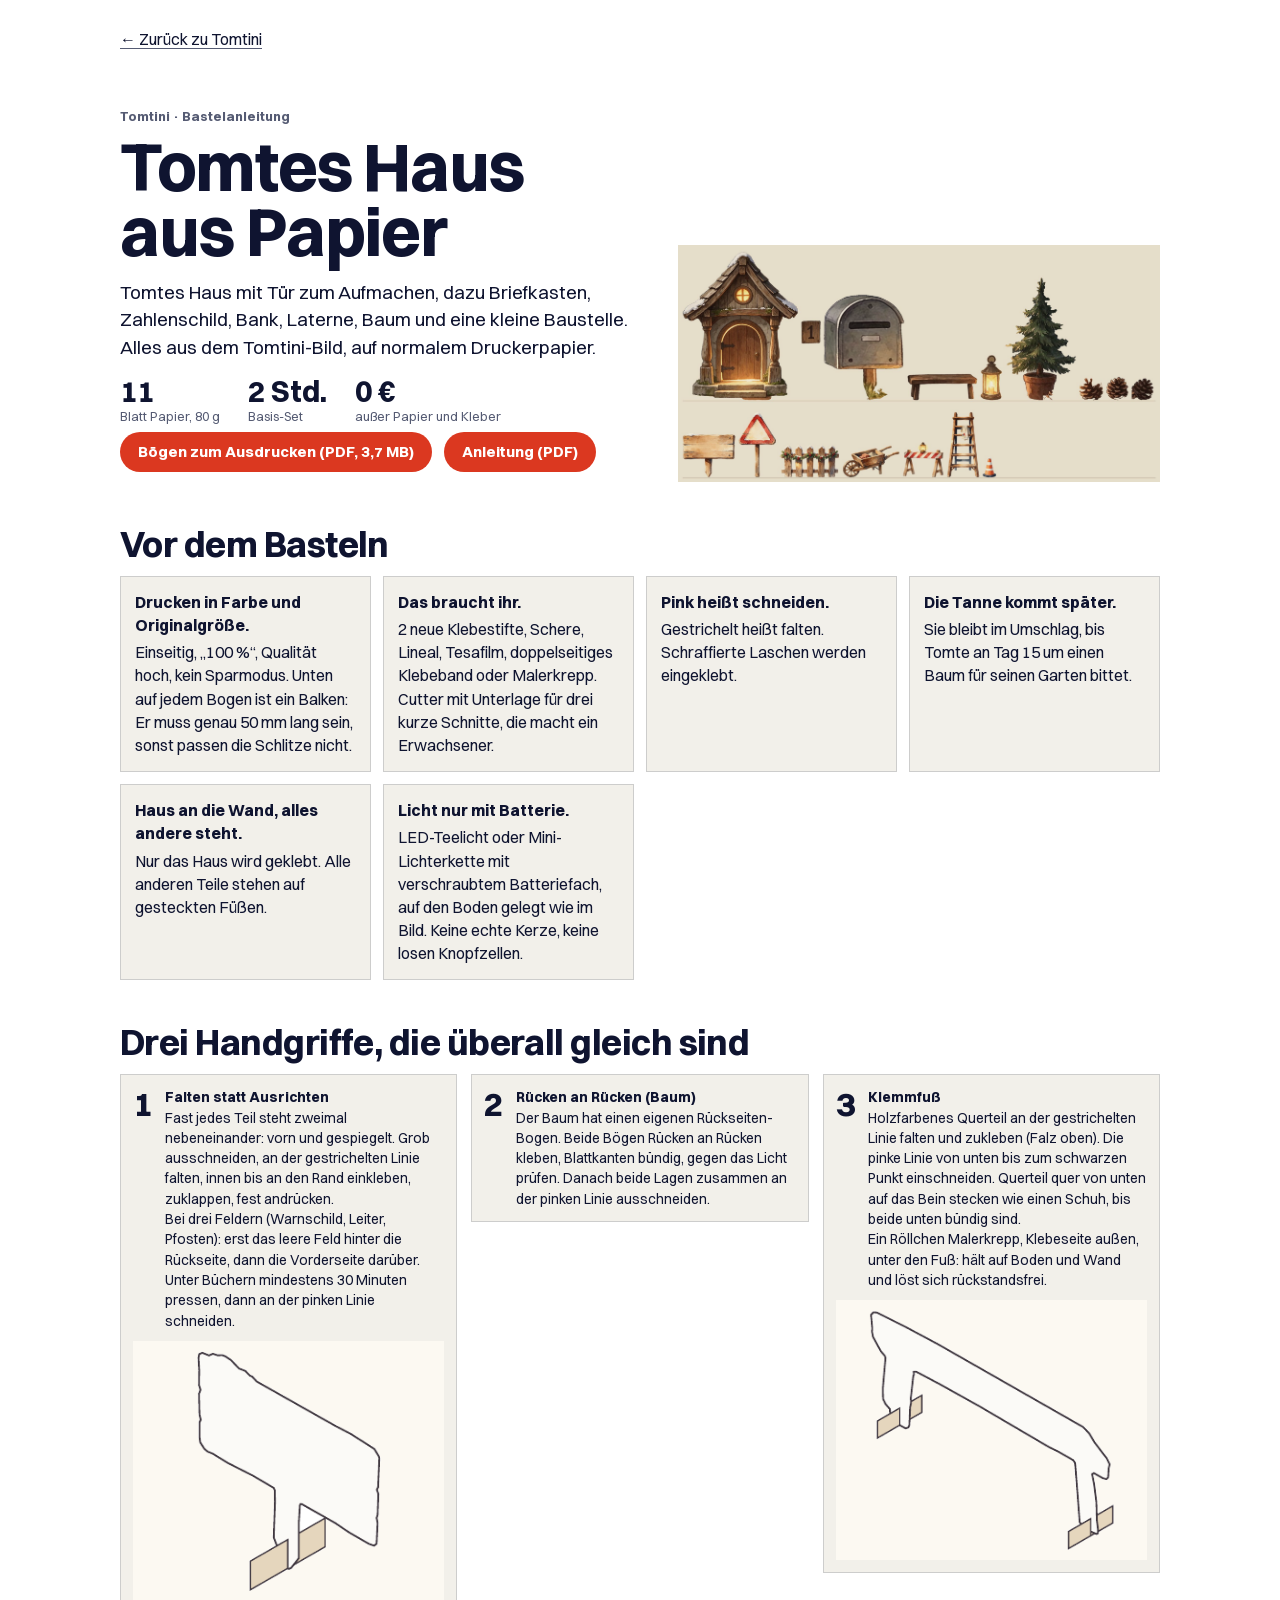
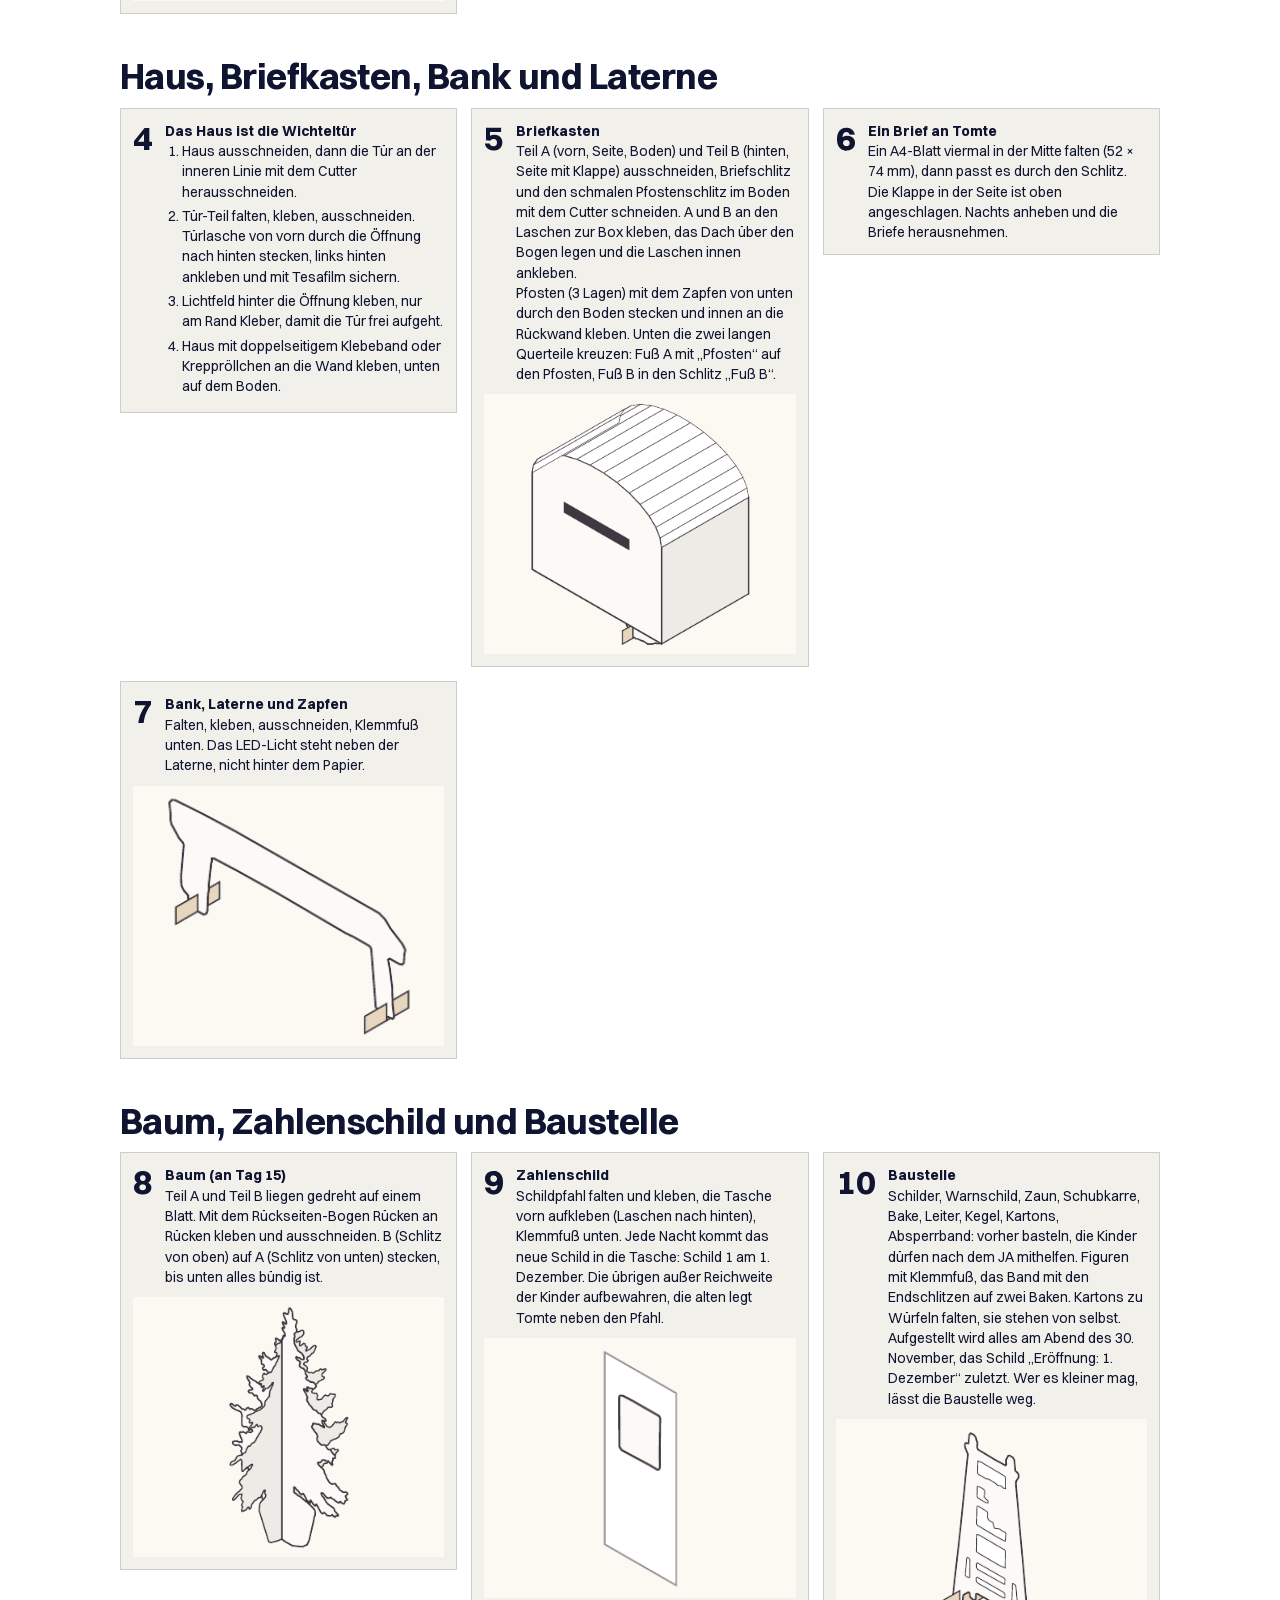
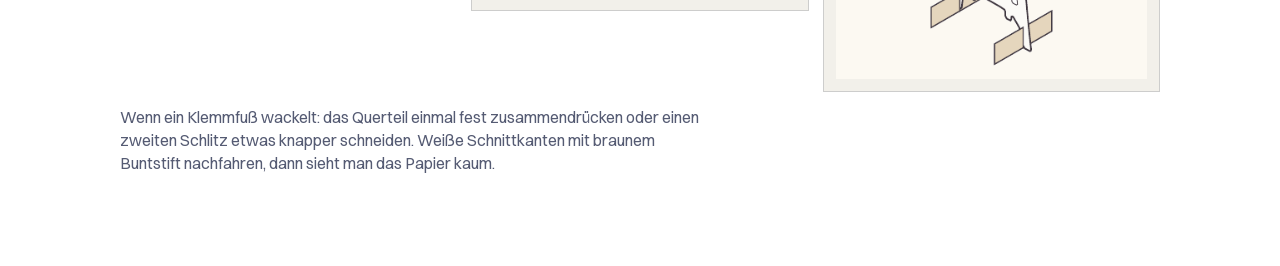
==== papierhaus/index.html @ f8b4e93a "Tomtes Haus: Papier-Anleitung und Lego-Anleitung als eigene Seiten, Startseite und Generator angepas" ====
<!DOCTYPE html><html lang="de"><head><meta charset="utf-8"><meta name="viewport" content="width=device-width, initial-scale=1">
<title>Tomtes Haus aus Papier · Tomtini</title>
<link rel="icon" href="../favicon.svg" type="image/svg+xml">
<link rel="stylesheet" href="../anleitung.css">
<script>(function(){try{var g=localStorage.getItem('tomtiniModus');var d=g?g==='dunkel':(window.matchMedia&&window.matchMedia('(prefers-color-scheme: dark)').matches);if(d)document.documentElement.classList.add('dunkel')}catch(e){}})();</script>
<style>
*{box-sizing:border-box}html{background:var(--paper)}body{margin:0;background:var(--paper);color:var(--ink);font:16px/1.45 var(--font)}
main{max-width:1080px;margin:0 auto;padding:28px 20px 80px;display:flex;flex-direction:column;gap:44px}
h1{font-size:clamp(36px,6.5vw,68px);line-height:.96;letter-spacing:-.02em;margin:0 0 14px;font-weight:700;text-wrap:balance}
h2{font-size:clamp(24px,3.6vw,36px);line-height:1.05;letter-spacing:-.015em;margin:0 0 12px;font-weight:700;text-wrap:balance}
p{margin:0 0 10px;max-width:65ch}a{color:var(--ink);text-decoration-color:var(--olive);text-underline-offset:3px}
button:focus-visible,a:focus-visible,summary:focus-visible{outline:3px solid var(--gold);outline-offset:2px}
.eyebrow{font-size:13px;font-weight:700;color:var(--olive);margin:0 0 8px}.lead{font-size:19px}.mu{color:var(--olive)}
.top{display:grid;grid-template-columns:1.1fr 1fr;gap:28px;align-items:end}.top img{width:100%;height:auto;display:block}
.facts{display:flex;gap:28px;flex-wrap:wrap;margin-top:16px}.facts div{display:flex;flex-direction:column}.facts b{font-size:30px;line-height:1;font-variant-numeric:tabular-nums}.facts span{font-size:13px;color:var(--olive)}
.wrap{overflow-x:auto}table{border-collapse:collapse;width:100%;font-size:15px}
td,th{text-align:left;padding:6px 12px 6px 0;border-bottom:1px solid var(--line);vertical-align:middle}th{font-size:13px;color:var(--olive)}
td.th{width:64px}td.th img{width:52px;height:52px;object-fit:contain;display:block}.n{font-variant-numeric:tabular-nums;white-space:nowrap}
.sw{display:inline-block;width:11px;height:11px;border-radius:0;border:1px solid rgba(0,0,0,.35);margin-right:6px;vertical-align:-1px}
.rules{display:grid;grid-template-columns:repeat(auto-fit,minmax(220px,1fr));gap:12px;padding:0;margin:0;list-style:none}
.rules li{background:var(--card);border:1px solid var(--line);border-radius:0;padding:14px}.rules b{display:block;margin-bottom:4px}
.steps{list-style:none;padding:0;margin:0;display:grid;grid-template-columns:repeat(auto-fill,minmax(300px,1fr));gap:14px}
.step.wide{grid-column:1/-1;display:grid;grid-template-columns:1.1fr 1fr;grid-template-rows:auto auto 1fr;column-gap:16px;align-items:start}.step.wide .pic{grid-row:1/4}
@media(max-width:700px){.step.wide{grid-template-columns:1fr}.step.wide .pic{grid-row:auto}}
.step{background:var(--card);border:1px solid var(--line);border-radius:0;padding:12px;display:flex;flex-direction:column;gap:10px;break-inside:avoid}
.pic{display:flex;align-items:center;justify-content:center;min-height:200px}.pic img{width:100%;height:auto;max-height:340px;object-fit:contain}
.cap{display:grid;grid-template-columns:auto 1fr;column-gap:12px}.cap>b{font-size:34px;line-height:1;font-weight:700;font-variant-numeric:tabular-nums}.cap p{font-size:14px;margin:0}
.call{list-style:none;margin:0;padding:8px;display:flex;flex-wrap:wrap;gap:6px;border:1px solid var(--line);border-radius:0;background:var(--box)}
.plan svg{width:100%;height:auto;display:block;background:var(--box);border:1px solid var(--line);border-radius:0}.plan p{font-size:12px;margin:6px 0 0}
.call li{display:flex;align-items:center;gap:4px;font-size:14px;font-weight:700;font-variant-numeric:tabular-nums}.call img{width:44px;height:44px;object-fit:contain}
.buy{display:grid;grid-template-columns:1fr 1fr;gap:20px}.box{background:var(--card);border:1px solid var(--line);border-radius:0;padding:16px}
.btn{font:700 15px var(--font);background:var(--ink);color:var(--paper);border:0;border-radius:99px;padding:10px 18px;cursor:pointer}
pre{max-height:140px;overflow:auto;font-size:11px;background:var(--box);border:1px solid var(--line);border-radius:0;padding:8px;white-space:pre-wrap}
.ein{display:grid;grid-template-columns:160px 1fr;gap:18px;align-items:start}.ein img{width:100%;border-radius:0;box-shadow:0 1px 3px rgba(0,0,0,.25)}
.hl{color:var(--hl);font-weight:700}
@media(max-width:700px){.top,.buy,.ein{grid-template-columns:1fr}}
@media(prefers-reduced-motion:reduce){*{transition:none!important}}
</style><style>
.steps{align-items:start}.steps .pic img{max-height:260px}
.dl{display:flex;flex-wrap:wrap;gap:12px;margin:6px 0 10px}
.top .bildrand{background:#f2eee1}
.top .bildrand img{mix-blend-mode:multiply}
ul.liste{margin:0 0 10px;padding-left:1.1em;max-width:65ch}ul.liste li{margin:0 0 4px}
.step ol{margin:0;padding-left:1.2em;font-size:14px}.step ol li{margin:0 0 4px}
</style></head><body><main><p style="margin:0 0 12px"><a href="../">← Zurück zu Tomtini</a></p>
<header class="top"><div><p class="eyebrow">Tomtini · Bastelanleitung</p><h1>Tomtes Haus aus Papier</h1>
<p class="lead">Tomtes Haus mit Tür zum Aufmachen, dazu Briefkasten, Zahlenschild, Bank, Laterne, Baum und eine kleine Baustelle. Alles aus dem Tomtini-Bild, auf normalem Druckerpapier.</p>
<div class="facts"><div><b>11</b><span>Blatt Papier, 80 g</span></div><div><b>2 Std.</b><span>Basis-Set</span></div><div><b>0 €</b><span>außer Papier und Kleber</span></div></div>
<div class="dl"><a class="btn" style="text-decoration:none" href="tomtes-haus-papier-boegen.pdf" download>Bögen zum Ausdrucken (PDF, 3,7 MB)</a>
<a class="btn" style="text-decoration:none" href="tomtes-haus-papier-anleitung.pdf" download>Anleitung (PDF)</a></div></div>
<div class="bildrand"><img alt="Alle Teile von Tomtes Haus aus Papier nebeneinander" src="bild/teile.jpg"></div></header>
<section><h2>Vor dem Basteln</h2><ul class="rules">
<li><b>Drucken in Farbe und Originalgröße.</b>Einseitig, „100 %“, Qualität hoch, kein Sparmodus. Unten auf jedem Bogen ist ein Balken: Er muss genau 50 mm lang sein, sonst passen die Schlitze nicht.</li>
<li><b>Das braucht ihr.</b>2 neue Klebestifte, Schere, Lineal, Tesafilm, doppelseitiges Klebeband oder Malerkrepp. Cutter mit Unterlage für drei kurze Schnitte, die macht ein Erwachsener.</li>
<li><b>Pink heißt schneiden.</b>Gestrichelt heißt falten. Schraffierte Laschen werden eingeklebt.</li>
<li><b>Die Tanne kommt später.</b>Sie bleibt im Umschlag, bis Tomte an Tag 15 um einen Baum für seinen Garten bittet.</li>
<li><b>Haus an die Wand, alles andere steht.</b>Nur das Haus wird geklebt. Alle anderen Teile stehen auf gesteckten Füßen.</li>
<li><b>Licht nur mit Batterie.</b>LED-Teelicht oder Mini-Lichterkette mit verschraubtem Batteriefach, auf den Boden gelegt wie im Bild. Keine echte Kerze, keine losen Knopfzellen.</li></ul></section>
<section><h2>Drei Handgriffe, die überall gleich sind</h2><ol class="steps"><li class="step"><div class="cap"><b>1</b><div><p><strong>Falten statt Ausrichten</strong></p><p>Fast jedes Teil steht zweimal nebeneinander: vorn und gespiegelt. Grob ausschneiden, an der gestrichelten Linie falten, innen bis an den Rand einkleben, zuklappen, fest andrücken.</p><p>Bei drei Feldern (Warnschild, Leiter, Pfosten): erst das leere Feld hinter die Rückseite, dann die Vorderseite darüber. Unter Büchern mindestens 30 Minuten pressen, dann an der pinken Linie schneiden.</p></div></div><div class="pic"><img alt="Skizze zu Schritt 1" src="bild/schritt-1.png"></div></li><li class="step"><div class="cap"><b>2</b><div><p><strong>Rücken an Rücken (Baum)</strong></p><p>Der Baum hat einen eigenen Rückseiten-Bogen. Beide Bögen Rücken an Rücken kleben, Blattkanten bündig, gegen das Licht prüfen. Danach beide Lagen zusammen an der pinken Linie ausschneiden.</p></div></div></li><li class="step"><div class="cap"><b>3</b><div><p><strong>Klemmfuß</strong></p><p>Holzfarbenes Querteil an der gestrichelten Linie falten und zukleben (Falz oben). Die pinke Linie von unten bis zum schwarzen Punkt einschneiden. Querteil quer von unten auf das Bein stecken wie einen Schuh, bis beide unten bündig sind.</p><p>Ein Röllchen Malerkrepp, Klebeseite außen, unter den Fuß: hält auf Boden und Wand und löst sich rückstandsfrei.</p></div></div><div class="pic"><img alt="Skizze zu Schritt 3" src="bild/schritt-3.png"></div></li></ol></section>
<section><h2>Haus, Briefkasten, Bank und Laterne</h2><ol class="steps"><li class="step"><div class="cap"><b>4</b><div><p><strong>Das Haus ist die Wichteltür</strong></p><ol><li>Haus ausschneiden, dann die Tür an der inneren Linie mit dem Cutter herausschneiden.</li><li>Tür-Teil falten, kleben, ausschneiden. Türlasche von vorn durch die Öffnung nach hinten stecken, links hinten ankleben und mit Tesafilm sichern.</li><li>Lichtfeld hinter die Öffnung kleben, nur am Rand Kleber, damit die Tür frei aufgeht.</li><li>Haus mit doppelseitigem Klebeband oder Kreppröllchen an die Wand kleben, unten auf dem Boden.</li></ol></div></div></li><li class="step"><div class="cap"><b>5</b><div><p><strong>Briefkasten</strong></p><p>Teil A (vorn, Seite, Boden) und Teil B (hinten, Seite mit Klappe) ausschneiden, Briefschlitz und den schmalen Pfostenschlitz im Boden mit dem Cutter schneiden. A und B an den Laschen zur Box kleben, das Dach über den Bogen legen und die Laschen innen ankleben.</p><p>Pfosten (3 Lagen) mit dem Zapfen von unten durch den Boden stecken und innen an die Rückwand kleben. Unten die zwei langen Querteile kreuzen: Fuß A mit „Pfosten“ auf den Pfosten, Fuß B in den Schlitz „Fuß B“.</p></div></div><div class="pic"><img alt="Skizze zu Schritt 5" src="bild/schritt-5.png"></div></li><li class="step"><div class="cap"><b>6</b><div><p><strong>Ein Brief an Tomte</strong></p><p>Ein A4-Blatt viermal in der Mitte falten (52 × 74 mm), dann passt es durch den Schlitz. Die Klappe in der Seite ist oben angeschlagen. Nachts anheben und die Briefe herausnehmen.</p></div></div></li><li class="step"><div class="cap"><b>7</b><div><p><strong>Bank, Laterne und Zapfen</strong></p><p>Falten, kleben, ausschneiden, Klemmfuß unten. Das LED-Licht steht neben der Laterne, nicht hinter dem Papier.</p></div></div><div class="pic"><img alt="Skizze zu Schritt 7" src="bild/schritt-7.png"></div></li></ol></section>
<section><h2>Baum, Zahlenschild und Baustelle</h2><ol class="steps"><li class="step"><div class="cap"><b>8</b><div><p><strong>Baum (an Tag 15)</strong></p><p>Teil A und Teil B liegen gedreht auf einem Blatt. Mit dem Rückseiten-Bogen Rücken an Rücken kleben und ausschneiden. B (Schlitz von oben) auf A (Schlitz von unten) stecken, bis unten alles bündig ist.</p></div></div><div class="pic"><img alt="Skizze zu Schritt 8" src="bild/schritt-8.png"></div></li><li class="step"><div class="cap"><b>9</b><div><p><strong>Zahlenschild</strong></p><p>Schildpfahl falten und kleben, die Tasche vorn aufkleben (Laschen nach hinten), Klemmfuß unten. Jede Nacht kommt das neue Schild in die Tasche: Schild 1 am 1. Dezember. Die übrigen außer Reichweite der Kinder aufbewahren, die alten legt Tomte neben den Pfahl.</p></div></div><div class="pic"><img alt="Skizze zu Schritt 9" src="bild/schritt-9.png"></div></li><li class="step"><div class="cap"><b>10</b><div><p><strong>Baustelle</strong></p><p>Schilder, Warnschild, Zaun, Schubkarre, Bake, Leiter, Kegel, Kartons, Absperrband: vorher basteln, die Kinder dürfen nach dem JA mithelfen. Figuren mit Klemmfuß, das Band mit den Endschlitzen auf zwei Baken. Kartons zu Würfeln falten, sie stehen von selbst.</p><p>Aufgestellt wird alles am Abend des 30. November, das Schild „Eröffnung: 1. Dezember“ zuletzt. Wer es kleiner mag, lässt die Baustelle weg.</p></div></div><div class="pic"><img alt="Skizze zu Schritt 10" src="bild/schritt-10.png"></div></li></ol>
<p class="mu" style="margin-top:14px">Wenn ein Klemmfuß wackelt: das Querteil einmal fest zusammendrücken oder einen zweiten Schlitz etwas knapper schneiden. Weiße Schnittkanten mit braunem Buntstift nachfahren, dann sieht man das Papier kaum.</p></section>
</main></body></html>
---- anleitung.css ----
/* Gemeinsame Farben und Schrift für die Bauanleitungen (Tomtes Haus aus Klemmbausteinen, Tomtes Haus aus Papier).
   Gleiche Farbwelt wie die Startseite: hell weiß/Nachtblau/Rubis Rot, dunkel die blaugrüne Palette vom 12. Nov 2026. */
@font-face{font-family:"Switzer";src:url("fonts/switzer.woff2") format("woff2");font-weight:100 900;font-style:normal;font-display:swap}
:root{
  --paper:#ffffff;      /* Seite */
  --ink:#0f1430;        /* Schrift */
  --olive:#555b73;      /* leise Schrift, Eyebrow */
  --sage:#f2f0ea;
  --card:#f2f0ea;       /* Karten */
  --box:#ffffff;        /* weiße Felder in Karten (Teile, Liste) */
  --pic:#fcf9f2;        /* Grund hinter den Renderbildern (gleich dem Bildgrund) */
  --line:rgba(15,20,48,.16);
  --gold:#ffd23f;       /* Fokusrahmen */
  --btn:#db3820; --btn-text:#ffffff;
  --hl:#D9480F;
  --font:"Switzer","Helvetica Neue",Helvetica,Arial,sans-serif;
  color-scheme:light;
}
html.dunkel{
  --paper:#05161a; --ink:#6da5c0; --olive:#6da5c0; --sage:#072e33; --card:#072e33;
  --box:#05161a; --pic:#fcf9f2; --line:#294d61; --gold:#0f969c;
  --btn:#0f969c; --btn-text:#05161a; --hl:#f08a5d;
  color-scheme:dark;
}
html.dunkel ::selection{background:#0c7075;color:#fff}
.btn{background:var(--btn)!important;color:var(--btn-text)!important}
.pic{background:var(--pic);border-radius:0}
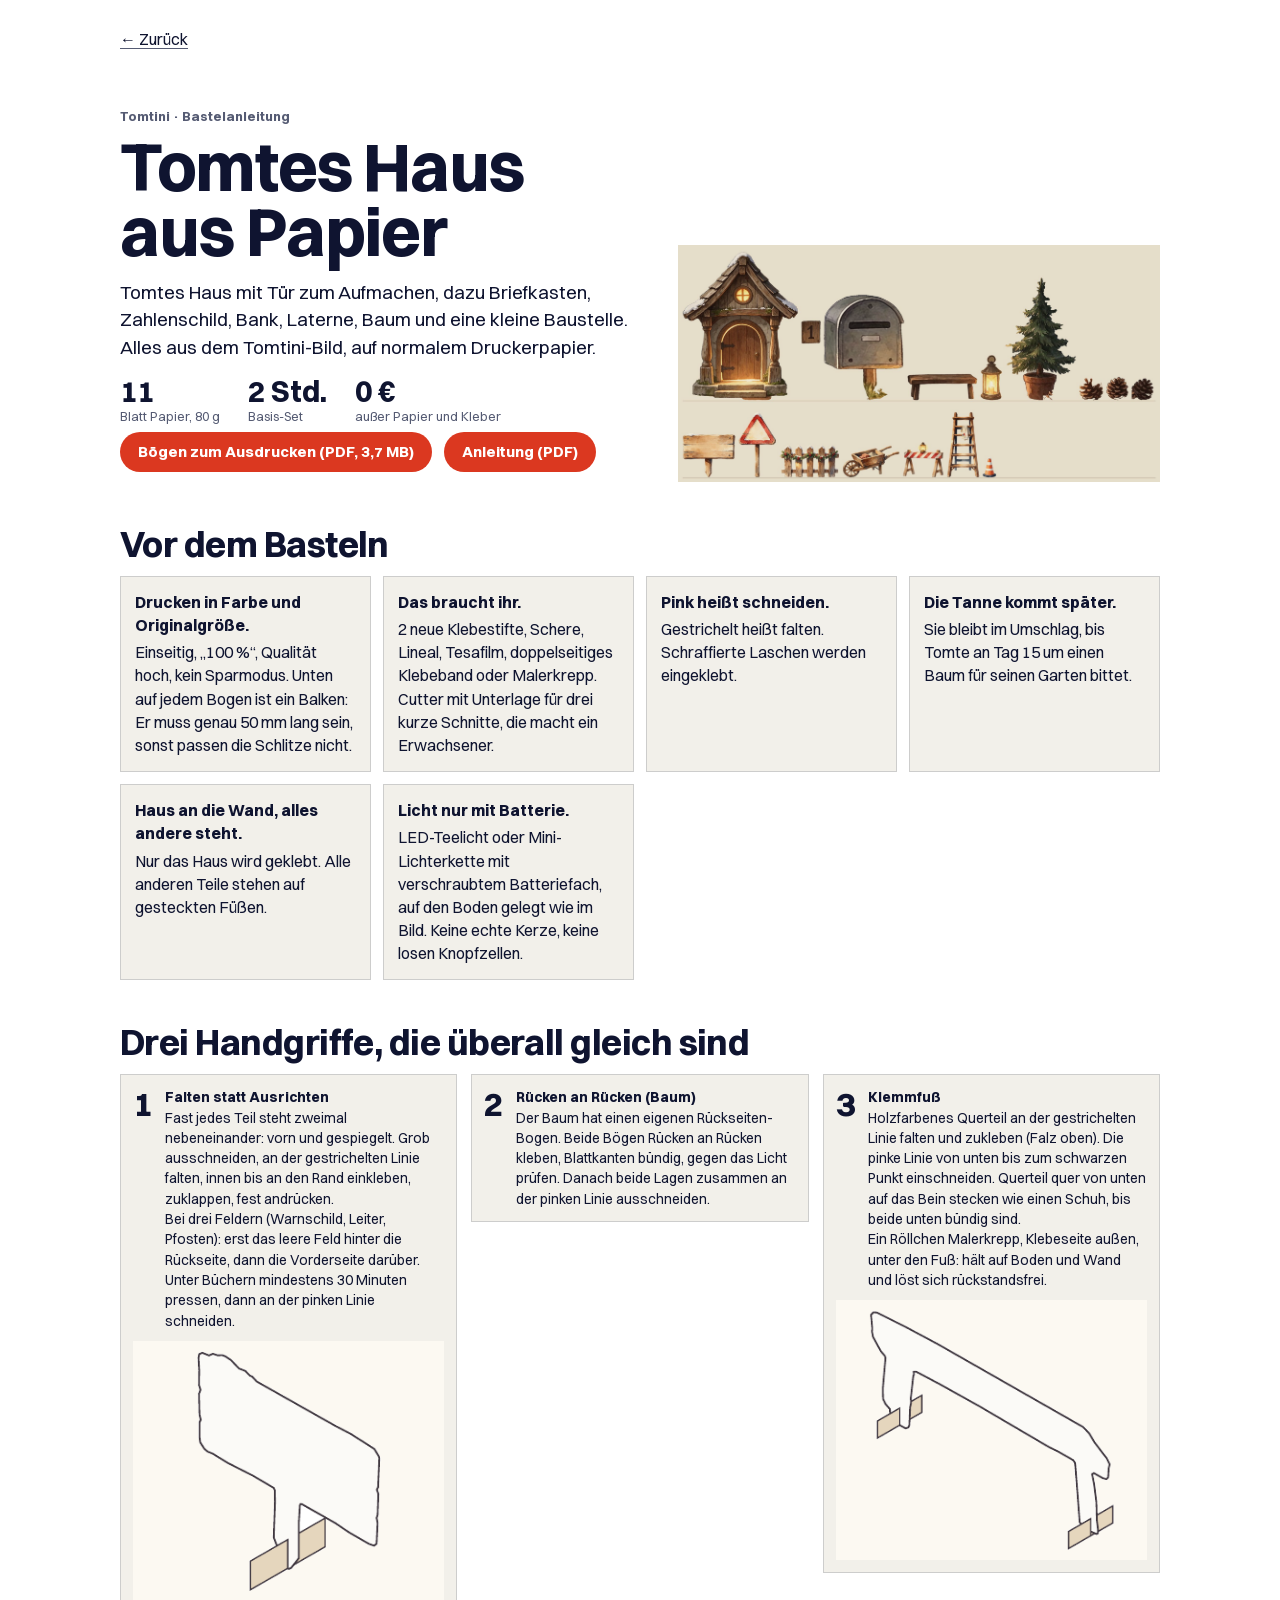
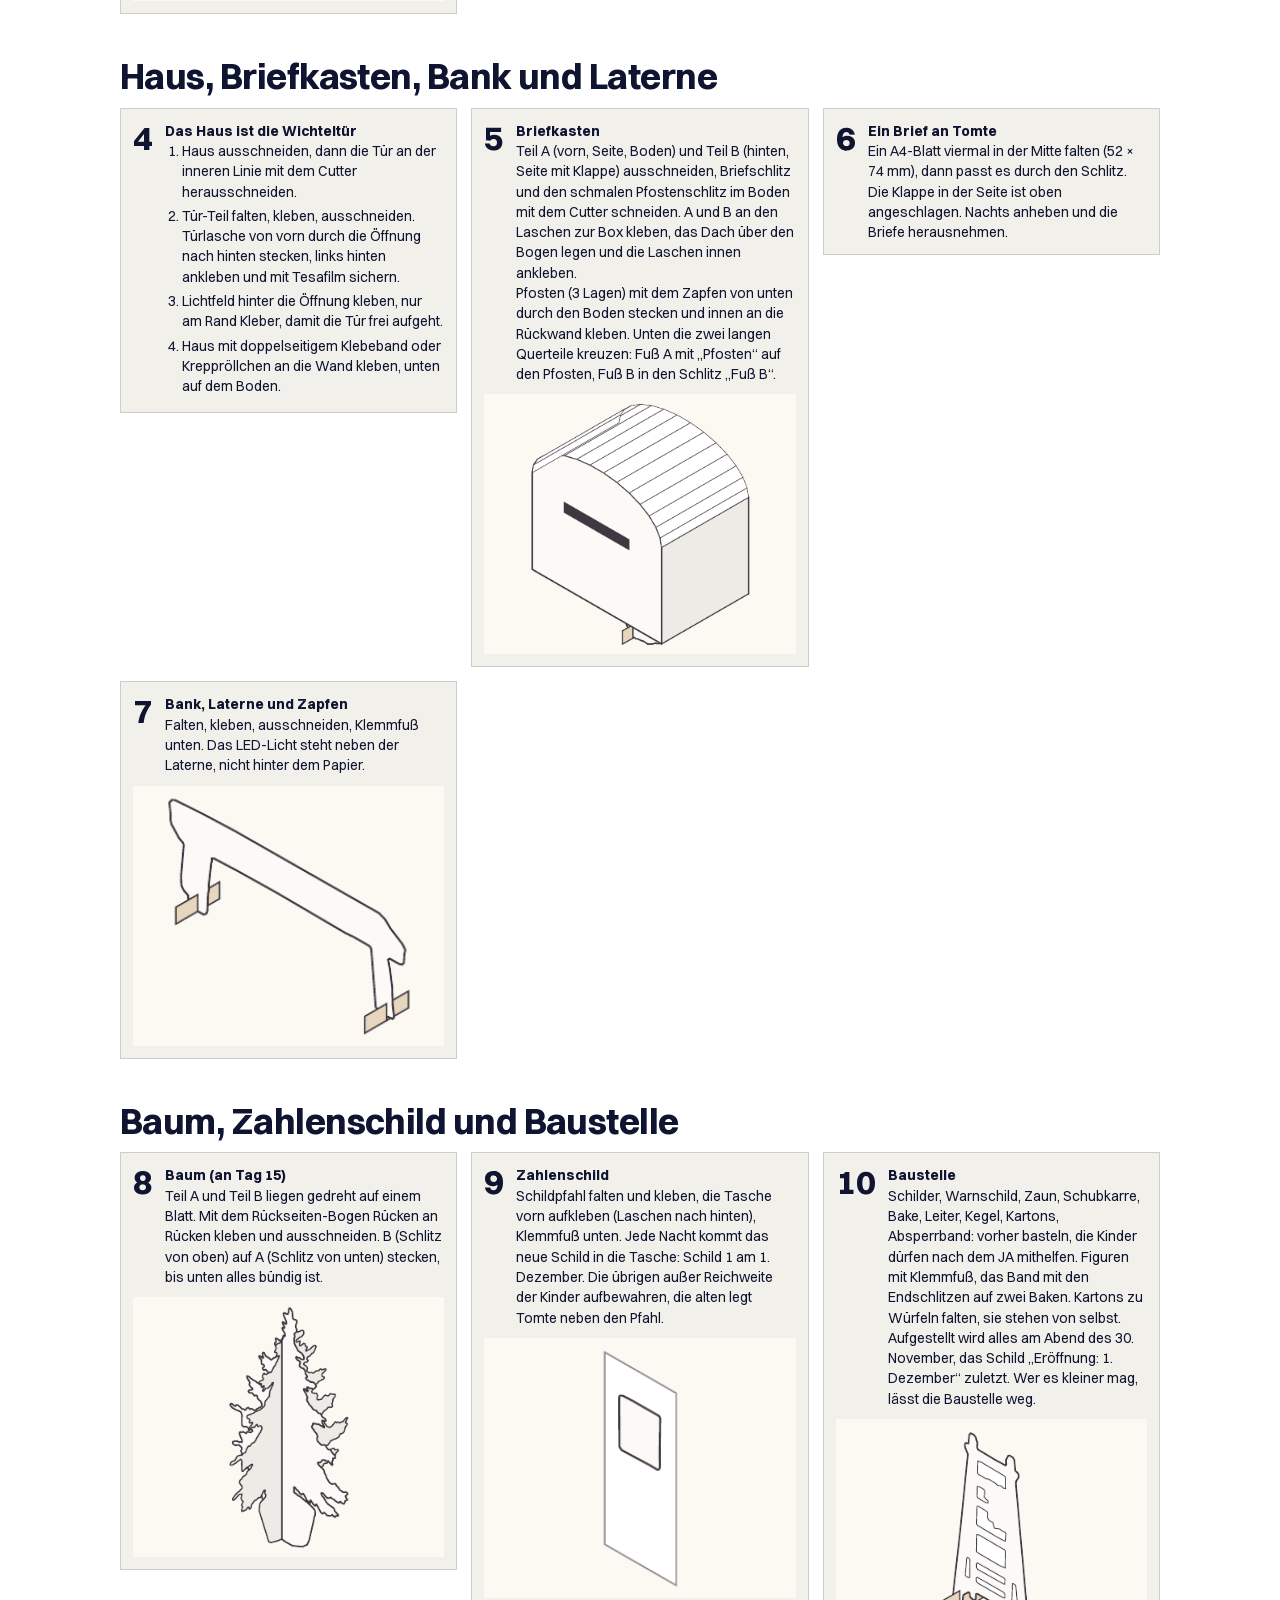
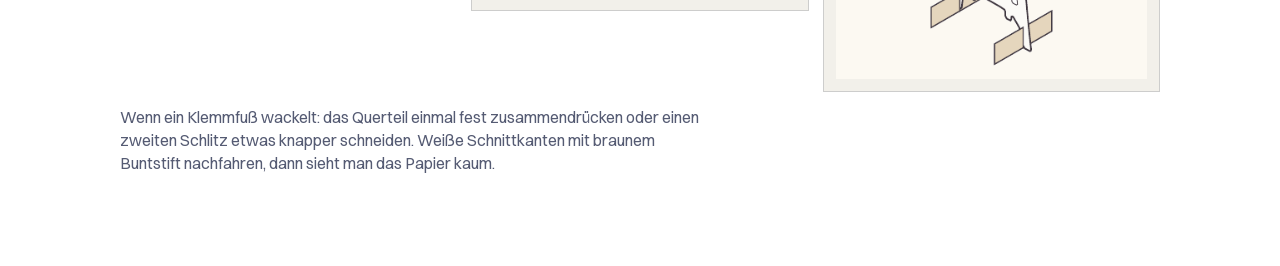
==== commit 8921c668: "Anleitungen: Hinweise am Ende der Lego-Anleitung entfernt, Rücklink heißt nur noch Zurück Co-Authore" ====
--- a/papierhaus/index.html
+++ b/papierhaus/index.html
@@ -42,7 +42,7 @@
 .top .bildrand img{mix-blend-mode:multiply}
 ul.liste{margin:0 0 10px;padding-left:1.1em;max-width:65ch}ul.liste li{margin:0 0 4px}
 .step ol{margin:0;padding-left:1.2em;font-size:14px}.step ol li{margin:0 0 4px}
-</style></head><body><main><p style="margin:0 0 12px"><a href="../">← Zurück zu Tomtini</a></p>
+</style></head><body><main><p style="margin:0 0 12px"><a href="../#material" data-zurueck>← Zurück</a></p>
 <header class="top"><div><p class="eyebrow">Tomtini · Bastelanleitung</p><h1>Tomtes Haus aus Papier</h1>
 <p class="lead">Tomtes Haus mit Tür zum Aufmachen, dazu Briefkasten, Zahlenschild, Bank, Laterne, Baum und eine kleine Baustelle. Alles aus dem Tomtini-Bild, auf normalem Druckerpapier.</p>
 <div class="facts"><div><b>11</b><span>Blatt Papier, 80 g</span></div><div><b>2 Std.</b><span>Basis-Set</span></div><div><b>0 €</b><span>außer Papier und Kleber</span></div></div>
@@ -60,4 +60,4 @@
 <section><h2>Haus, Briefkasten, Bank und Laterne</h2><ol class="steps"><li class="step"><div class="cap"><b>4</b><div><p><strong>Das Haus ist die Wichteltür</strong></p><ol><li>Haus ausschneiden, dann die Tür an der inneren Linie mit dem Cutter herausschneiden.</li><li>Tür-Teil falten, kleben, ausschneiden. Türlasche von vorn durch die Öffnung nach hinten stecken, links hinten ankleben und mit Tesafilm sichern.</li><li>Lichtfeld hinter die Öffnung kleben, nur am Rand Kleber, damit die Tür frei aufgeht.</li><li>Haus mit doppelseitigem Klebeband oder Kreppröllchen an die Wand kleben, unten auf dem Boden.</li></ol></div></div></li><li class="step"><div class="cap"><b>5</b><div><p><strong>Briefkasten</strong></p><p>Teil A (vorn, Seite, Boden) und Teil B (hinten, Seite mit Klappe) ausschneiden, Briefschlitz und den schmalen Pfostenschlitz im Boden mit dem Cutter schneiden. A und B an den Laschen zur Box kleben, das Dach über den Bogen legen und die Laschen innen ankleben.</p><p>Pfosten (3 Lagen) mit dem Zapfen von unten durch den Boden stecken und innen an die Rückwand kleben. Unten die zwei langen Querteile kreuzen: Fuß A mit „Pfosten“ auf den Pfosten, Fuß B in den Schlitz „Fuß B“.</p></div></div><div class="pic"><img alt="Skizze zu Schritt 5" src="bild/schritt-5.png"></div></li><li class="step"><div class="cap"><b>6</b><div><p><strong>Ein Brief an Tomte</strong></p><p>Ein A4-Blatt viermal in der Mitte falten (52 × 74 mm), dann passt es durch den Schlitz. Die Klappe in der Seite ist oben angeschlagen. Nachts anheben und die Briefe herausnehmen.</p></div></div></li><li class="step"><div class="cap"><b>7</b><div><p><strong>Bank, Laterne und Zapfen</strong></p><p>Falten, kleben, ausschneiden, Klemmfuß unten. Das LED-Licht steht neben der Laterne, nicht hinter dem Papier.</p></div></div><div class="pic"><img alt="Skizze zu Schritt 7" src="bild/schritt-7.png"></div></li></ol></section>
 <section><h2>Baum, Zahlenschild und Baustelle</h2><ol class="steps"><li class="step"><div class="cap"><b>8</b><div><p><strong>Baum (an Tag 15)</strong></p><p>Teil A und Teil B liegen gedreht auf einem Blatt. Mit dem Rückseiten-Bogen Rücken an Rücken kleben und ausschneiden. B (Schlitz von oben) auf A (Schlitz von unten) stecken, bis unten alles bündig ist.</p></div></div><div class="pic"><img alt="Skizze zu Schritt 8" src="bild/schritt-8.png"></div></li><li class="step"><div class="cap"><b>9</b><div><p><strong>Zahlenschild</strong></p><p>Schildpfahl falten und kleben, die Tasche vorn aufkleben (Laschen nach hinten), Klemmfuß unten. Jede Nacht kommt das neue Schild in die Tasche: Schild 1 am 1. Dezember. Die übrigen außer Reichweite der Kinder aufbewahren, die alten legt Tomte neben den Pfahl.</p></div></div><div class="pic"><img alt="Skizze zu Schritt 9" src="bild/schritt-9.png"></div></li><li class="step"><div class="cap"><b>10</b><div><p><strong>Baustelle</strong></p><p>Schilder, Warnschild, Zaun, Schubkarre, Bake, Leiter, Kegel, Kartons, Absperrband: vorher basteln, die Kinder dürfen nach dem JA mithelfen. Figuren mit Klemmfuß, das Band mit den Endschlitzen auf zwei Baken. Kartons zu Würfeln falten, sie stehen von selbst.</p><p>Aufgestellt wird alles am Abend des 30. November, das Schild „Eröffnung: 1. Dezember“ zuletzt. Wer es kleiner mag, lässt die Baustelle weg.</p></div></div><div class="pic"><img alt="Skizze zu Schritt 10" src="bild/schritt-10.png"></div></li></ol>
 <p class="mu" style="margin-top:14px">Wenn ein Klemmfuß wackelt: das Querteil einmal fest zusammendrücken oder einen zweiten Schlitz etwas knapper schneiden. Weiße Schnittkanten mit braunem Buntstift nachfahren, dann sieht man das Papier kaum.</p></section>
-</main></body></html>+</main><script src="../zurueck.js"></script></body></html>
--- a/anleitung.css
+++ b/anleitung.css
@@ -1,5 +1,5 @@
 /* Gemeinsame Farben und Schrift für die Bauanleitungen (Tomtes Haus aus Klemmbausteinen, Tomtes Haus aus Papier).
-   Gleiche Farbwelt wie die Startseite: hell weiß/Nachtblau/Rubis Rot, dunkel die blaugrüne Palette vom 12. Nov 2026. */
+   Gleiche Farbwelt wie die Startseite: hell weiß/Nachtblau/Rubis Rot, dunkel Nachtblau mit Laternen-Gold (27. Nov 2026). */
 @font-face{font-family:"Switzer";src:url("fonts/switzer.woff2") format("woff2");font-weight:100 900;font-style:normal;font-display:swap}
 :root{
   --paper:#ffffff;      /* Seite */
@@ -17,11 +17,26 @@
   color-scheme:light;
 }
 html.dunkel{
-  --paper:#05161a; --ink:#6da5c0; --olive:#6da5c0; --sage:#072e33; --card:#072e33;
-  --box:#05161a; --pic:#fcf9f2; --line:#294d61; --gold:#0f969c;
-  --btn:#0f969c; --btn-text:#05161a; --hl:#f08a5d;
+  --paper:#0b1226; --ink:#e6ebf7; --olive:#a3b0d1; --sage:#131c3a; --card:#131c3a;
+  --box:#0b1226; --pic:#fcf9f2; --line:#2b3a66; --gold:#f5c84c;
+  --btn:#f5c84c; --btn-text:#0b1226; --hl:#f08a5d;
   color-scheme:dark;
 }
-html.dunkel ::selection{background:#0c7075;color:#fff}
+html.dunkel ::selection{background:#f5c84c;color:#0b1226}
 .btn{background:var(--btn)!important;color:var(--btn-text)!important}
 .pic{background:var(--pic);border-radius:0}
+
+/* Klappbereiche (Teileliste, Bauschritte): gleiche Logik wie die Streiche auf der Startseite, + öffnet, – schließt */
+:root{interpolate-size:allow-keywords}
+details.klapp{border-top:2px solid var(--line);border-bottom:2px solid var(--line)}
+details.klapp>summary{list-style:none;cursor:pointer;display:flex;align-items:baseline;gap:16px;padding:16px 0 14px}
+details.klapp>summary::-webkit-details-marker{display:none}
+details.klapp>summary h2{margin:0}
+details.klapp>summary .klapp-z{margin-left:auto;font-size:15px;color:var(--olive);white-space:nowrap;font-variant-numeric:tabular-nums}
+details.klapp>summary::after{content:"+";font:700 30px/1 var(--font);color:var(--btn);width:.7em;text-align:center}
+details.klapp[open]>summary::after{content:"–"}
+details.klapp .klapp-in{padding:4px 0 24px}
+details.klapp::details-content{block-size:0;overflow:hidden;transition:block-size .5s cubic-bezier(.22,.61,.36,1),content-visibility .5s allow-discrete}
+details.klapp[open]::details-content{block-size:auto}
+@media(prefers-reduced-motion:reduce){details.klapp::details-content{transition:none}}
+@media print{details.klapp>summary::after{content:""}}
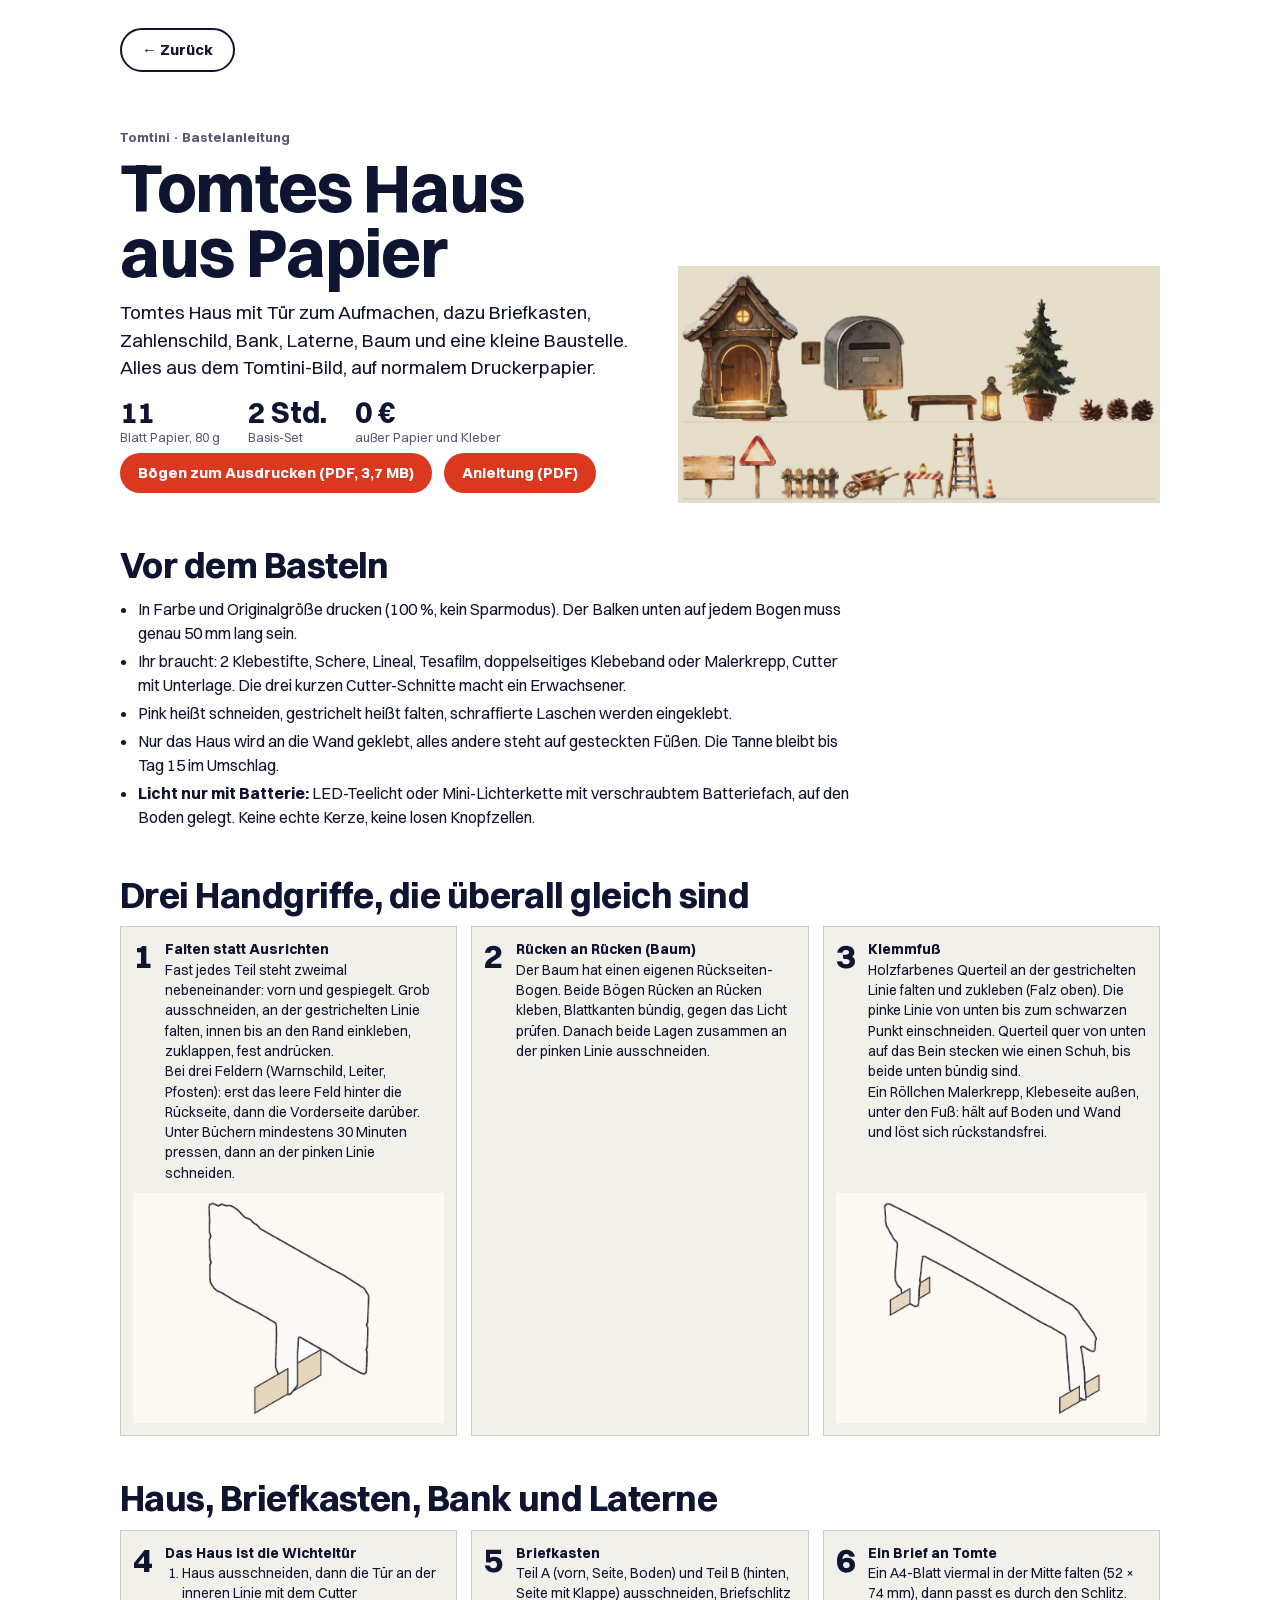
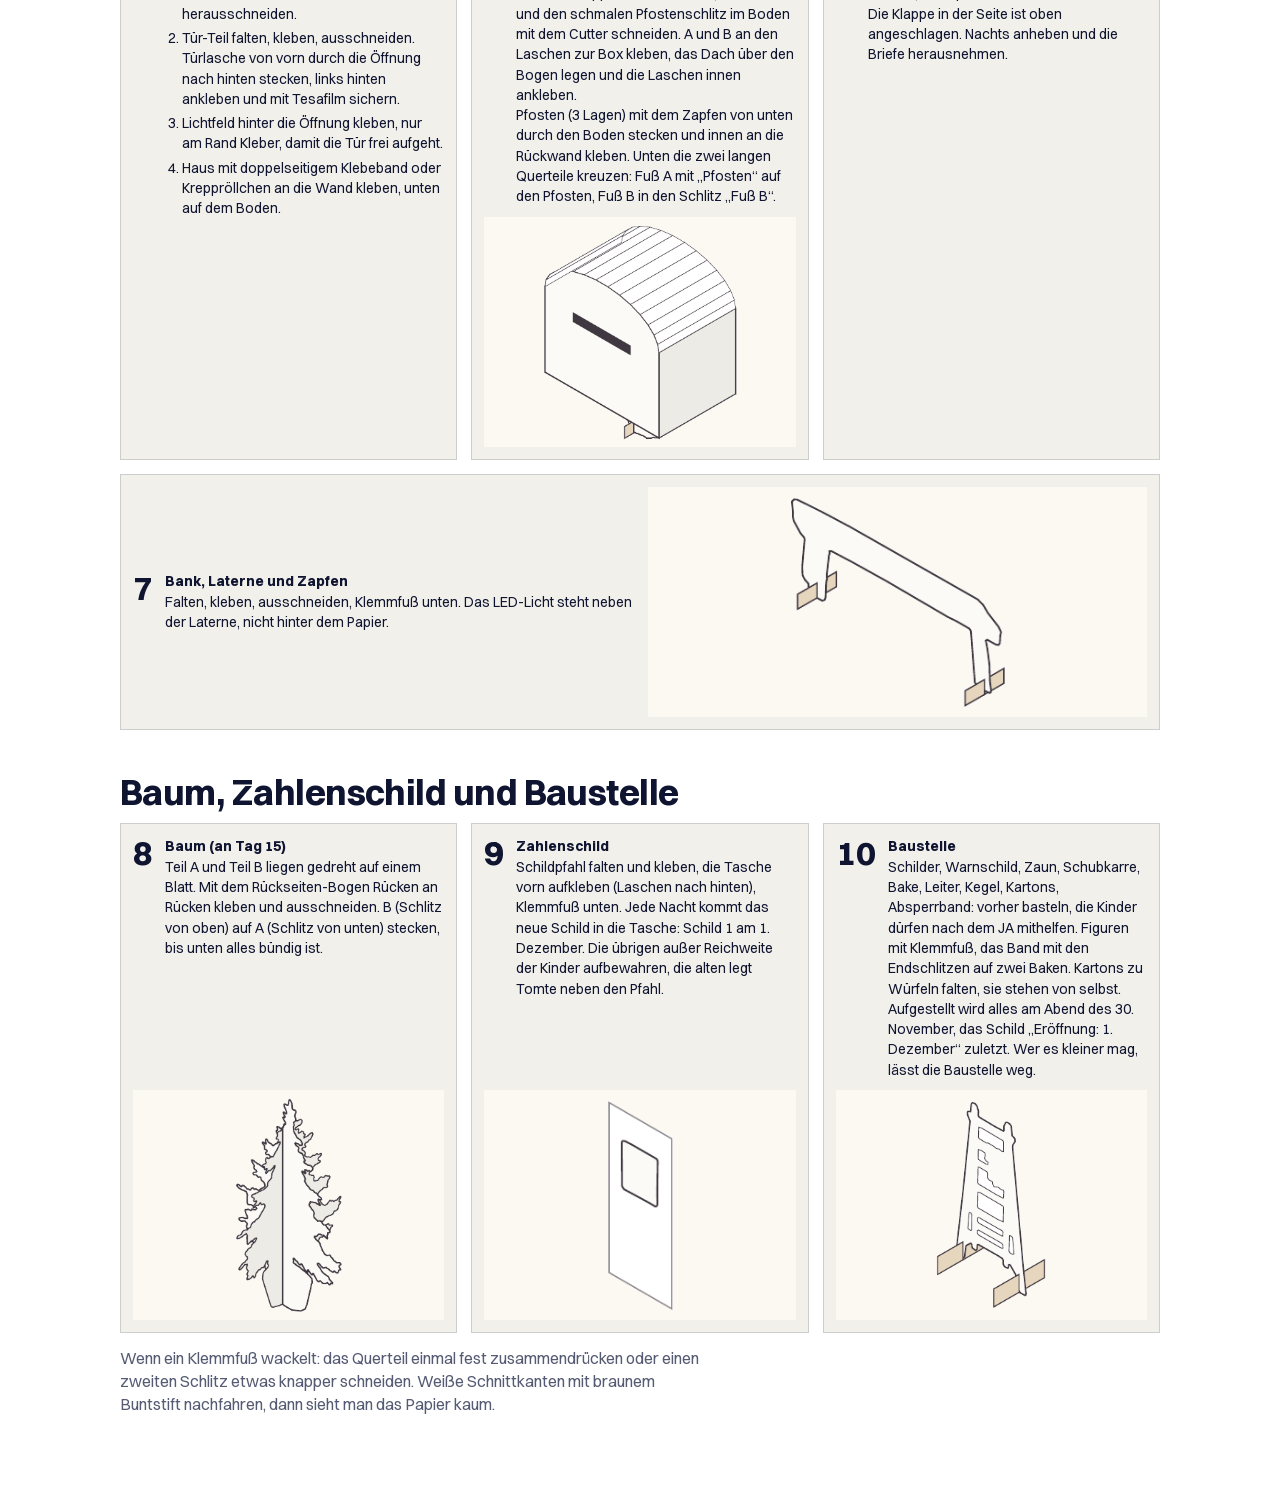
==== commit 4faae115: "Durchgang 27.11.: Kalender-Markierung, Zurück-Knöpfe, Papier-Anleitung kompakt und gleich große Kach" ====
--- a/papierhaus/index.html
+++ b/papierhaus/index.html
@@ -42,20 +42,25 @@
 .top .bildrand img{mix-blend-mode:multiply}
 ul.liste{margin:0 0 10px;padding-left:1.1em;max-width:65ch}ul.liste li{margin:0 0 4px}
 .step ol{margin:0;padding-left:1.2em;font-size:14px}.step ol li{margin:0 0 4px}
-</style></head><body><main><p style="margin:0 0 12px"><a href="../#material" data-zurueck>← Zurück</a></p>
+.kurz{margin:0;padding:0 0 0 1.1em;font-size:16px;line-height:1.5;max-width:46em}.kurz li{margin:0 0 4px}
+/* Kacheln gleich groß: drei Spalten, Bilder unten auf gleicher Höhe, eine einzelne letzte Kachel geht über die ganze Breite */
+.steps{grid-template-columns:repeat(3,minmax(0,1fr));align-items:stretch}
+.step .pic{margin-top:auto;height:230px;min-height:0}.steps .pic img{max-height:230px}
+.steps>li:last-child:nth-child(3n+1){grid-column:1/-1;display:grid;grid-template-columns:1fr 1fr;gap:16px;align-items:center}.steps>li:last-child:nth-child(3n+1) .pic{margin-top:0}
+@media(max-width:760px){.steps{grid-template-columns:1fr}.step .pic{height:auto}.steps>li:last-child:nth-child(3n+1){grid-template-columns:1fr}}
+</style></head><body><main><p style="margin:0 0 12px"><a class="zurueck" href="../#material" data-zurueck>← Zurück</a></p>
 <header class="top"><div><p class="eyebrow">Tomtini · Bastelanleitung</p><h1>Tomtes Haus aus Papier</h1>
 <p class="lead">Tomtes Haus mit Tür zum Aufmachen, dazu Briefkasten, Zahlenschild, Bank, Laterne, Baum und eine kleine Baustelle. Alles aus dem Tomtini-Bild, auf normalem Druckerpapier.</p>
 <div class="facts"><div><b>11</b><span>Blatt Papier, 80 g</span></div><div><b>2 Std.</b><span>Basis-Set</span></div><div><b>0 €</b><span>außer Papier und Kleber</span></div></div>
 <div class="dl"><a class="btn" style="text-decoration:none" href="tomtes-haus-papier-boegen.pdf" download>Bögen zum Ausdrucken (PDF, 3,7 MB)</a>
 <a class="btn" style="text-decoration:none" href="tomtes-haus-papier-anleitung.pdf" download>Anleitung (PDF)</a></div></div>
 <div class="bildrand"><img alt="Alle Teile von Tomtes Haus aus Papier nebeneinander" src="bild/teile.jpg"></div></header>
-<section><h2>Vor dem Basteln</h2><ul class="rules">
-<li><b>Drucken in Farbe und Originalgröße.</b>Einseitig, „100 %“, Qualität hoch, kein Sparmodus. Unten auf jedem Bogen ist ein Balken: Er muss genau 50 mm lang sein, sonst passen die Schlitze nicht.</li>
-<li><b>Das braucht ihr.</b>2 neue Klebestifte, Schere, Lineal, Tesafilm, doppelseitiges Klebeband oder Malerkrepp. Cutter mit Unterlage für drei kurze Schnitte, die macht ein Erwachsener.</li>
-<li><b>Pink heißt schneiden.</b>Gestrichelt heißt falten. Schraffierte Laschen werden eingeklebt.</li>
-<li><b>Die Tanne kommt später.</b>Sie bleibt im Umschlag, bis Tomte an Tag 15 um einen Baum für seinen Garten bittet.</li>
-<li><b>Haus an die Wand, alles andere steht.</b>Nur das Haus wird geklebt. Alle anderen Teile stehen auf gesteckten Füßen.</li>
-<li><b>Licht nur mit Batterie.</b>LED-Teelicht oder Mini-Lichterkette mit verschraubtem Batteriefach, auf den Boden gelegt wie im Bild. Keine echte Kerze, keine losen Knopfzellen.</li></ul></section>
+<section><h2>Vor dem Basteln</h2><ul class="kurz">
+<li>In Farbe und Originalgröße drucken (100 %, kein Sparmodus). Der Balken unten auf jedem Bogen muss genau 50 mm lang sein.</li>
+<li>Ihr braucht: 2 Klebestifte, Schere, Lineal, Tesafilm, doppelseitiges Klebeband oder Malerkrepp, Cutter mit Unterlage. Die drei kurzen Cutter-Schnitte macht ein Erwachsener.</li>
+<li>Pink heißt schneiden, gestrichelt heißt falten, schraffierte Laschen werden eingeklebt.</li>
+<li>Nur das Haus wird an die Wand geklebt, alles andere steht auf gesteckten Füßen. Die Tanne bleibt bis Tag 15 im Umschlag.</li>
+<li><b>Licht nur mit Batterie:</b> LED-Teelicht oder Mini-Lichterkette mit verschraubtem Batteriefach, auf den Boden gelegt. Keine echte Kerze, keine losen Knopfzellen.</li></ul></section>
 <section><h2>Drei Handgriffe, die überall gleich sind</h2><ol class="steps"><li class="step"><div class="cap"><b>1</b><div><p><strong>Falten statt Ausrichten</strong></p><p>Fast jedes Teil steht zweimal nebeneinander: vorn und gespiegelt. Grob ausschneiden, an der gestrichelten Linie falten, innen bis an den Rand einkleben, zuklappen, fest andrücken.</p><p>Bei drei Feldern (Warnschild, Leiter, Pfosten): erst das leere Feld hinter die Rückseite, dann die Vorderseite darüber. Unter Büchern mindestens 30 Minuten pressen, dann an der pinken Linie schneiden.</p></div></div><div class="pic"><img alt="Skizze zu Schritt 1" src="bild/schritt-1.png"></div></li><li class="step"><div class="cap"><b>2</b><div><p><strong>Rücken an Rücken (Baum)</strong></p><p>Der Baum hat einen eigenen Rückseiten-Bogen. Beide Bögen Rücken an Rücken kleben, Blattkanten bündig, gegen das Licht prüfen. Danach beide Lagen zusammen an der pinken Linie ausschneiden.</p></div></div></li><li class="step"><div class="cap"><b>3</b><div><p><strong>Klemmfuß</strong></p><p>Holzfarbenes Querteil an der gestrichelten Linie falten und zukleben (Falz oben). Die pinke Linie von unten bis zum schwarzen Punkt einschneiden. Querteil quer von unten auf das Bein stecken wie einen Schuh, bis beide unten bündig sind.</p><p>Ein Röllchen Malerkrepp, Klebeseite außen, unter den Fuß: hält auf Boden und Wand und löst sich rückstandsfrei.</p></div></div><div class="pic"><img alt="Skizze zu Schritt 3" src="bild/schritt-3.png"></div></li></ol></section>
 <section><h2>Haus, Briefkasten, Bank und Laterne</h2><ol class="steps"><li class="step"><div class="cap"><b>4</b><div><p><strong>Das Haus ist die Wichteltür</strong></p><ol><li>Haus ausschneiden, dann die Tür an der inneren Linie mit dem Cutter herausschneiden.</li><li>Tür-Teil falten, kleben, ausschneiden. Türlasche von vorn durch die Öffnung nach hinten stecken, links hinten ankleben und mit Tesafilm sichern.</li><li>Lichtfeld hinter die Öffnung kleben, nur am Rand Kleber, damit die Tür frei aufgeht.</li><li>Haus mit doppelseitigem Klebeband oder Kreppröllchen an die Wand kleben, unten auf dem Boden.</li></ol></div></div></li><li class="step"><div class="cap"><b>5</b><div><p><strong>Briefkasten</strong></p><p>Teil A (vorn, Seite, Boden) und Teil B (hinten, Seite mit Klappe) ausschneiden, Briefschlitz und den schmalen Pfostenschlitz im Boden mit dem Cutter schneiden. A und B an den Laschen zur Box kleben, das Dach über den Bogen legen und die Laschen innen ankleben.</p><p>Pfosten (3 Lagen) mit dem Zapfen von unten durch den Boden stecken und innen an die Rückwand kleben. Unten die zwei langen Querteile kreuzen: Fuß A mit „Pfosten“ auf den Pfosten, Fuß B in den Schlitz „Fuß B“.</p></div></div><div class="pic"><img alt="Skizze zu Schritt 5" src="bild/schritt-5.png"></div></li><li class="step"><div class="cap"><b>6</b><div><p><strong>Ein Brief an Tomte</strong></p><p>Ein A4-Blatt viermal in der Mitte falten (52 × 74 mm), dann passt es durch den Schlitz. Die Klappe in der Seite ist oben angeschlagen. Nachts anheben und die Briefe herausnehmen.</p></div></div></li><li class="step"><div class="cap"><b>7</b><div><p><strong>Bank, Laterne und Zapfen</strong></p><p>Falten, kleben, ausschneiden, Klemmfuß unten. Das LED-Licht steht neben der Laterne, nicht hinter dem Papier.</p></div></div><div class="pic"><img alt="Skizze zu Schritt 7" src="bild/schritt-7.png"></div></li></ol></section>
 <section><h2>Baum, Zahlenschild und Baustelle</h2><ol class="steps"><li class="step"><div class="cap"><b>8</b><div><p><strong>Baum (an Tag 15)</strong></p><p>Teil A und Teil B liegen gedreht auf einem Blatt. Mit dem Rückseiten-Bogen Rücken an Rücken kleben und ausschneiden. B (Schlitz von oben) auf A (Schlitz von unten) stecken, bis unten alles bündig ist.</p></div></div><div class="pic"><img alt="Skizze zu Schritt 8" src="bild/schritt-8.png"></div></li><li class="step"><div class="cap"><b>9</b><div><p><strong>Zahlenschild</strong></p><p>Schildpfahl falten und kleben, die Tasche vorn aufkleben (Laschen nach hinten), Klemmfuß unten. Jede Nacht kommt das neue Schild in die Tasche: Schild 1 am 1. Dezember. Die übrigen außer Reichweite der Kinder aufbewahren, die alten legt Tomte neben den Pfahl.</p></div></div><div class="pic"><img alt="Skizze zu Schritt 9" src="bild/schritt-9.png"></div></li><li class="step"><div class="cap"><b>10</b><div><p><strong>Baustelle</strong></p><p>Schilder, Warnschild, Zaun, Schubkarre, Bake, Leiter, Kegel, Kartons, Absperrband: vorher basteln, die Kinder dürfen nach dem JA mithelfen. Figuren mit Klemmfuß, das Band mit den Endschlitzen auf zwei Baken. Kartons zu Würfeln falten, sie stehen von selbst.</p><p>Aufgestellt wird alles am Abend des 30. November, das Schild „Eröffnung: 1. Dezember“ zuletzt. Wer es kleiner mag, lässt die Baustelle weg.</p></div></div><div class="pic"><img alt="Skizze zu Schritt 10" src="bild/schritt-10.png"></div></li></ol>
--- a/anleitung.css
+++ b/anleitung.css
@@ -40,3 +40,7 @@
 details.klapp[open]::details-content{block-size:auto}
 @media(prefers-reduced-motion:reduce){details.klapp::details-content{transition:none}}
 @media print{details.klapp>summary::after{content:""}}
+
+/* Zurück als richtiger Knopf, gleiche Optik wie die Umriss-Knöpfe der Startseite */
+a.zurueck{display:inline-flex;align-items:center;gap:.45em;min-height:44px;padding:0 20px;border:2px solid var(--ink);border-radius:99px;color:var(--ink);font:700 15px var(--font);text-decoration:none}
+a.zurueck:hover{background:var(--ink);color:var(--paper)}
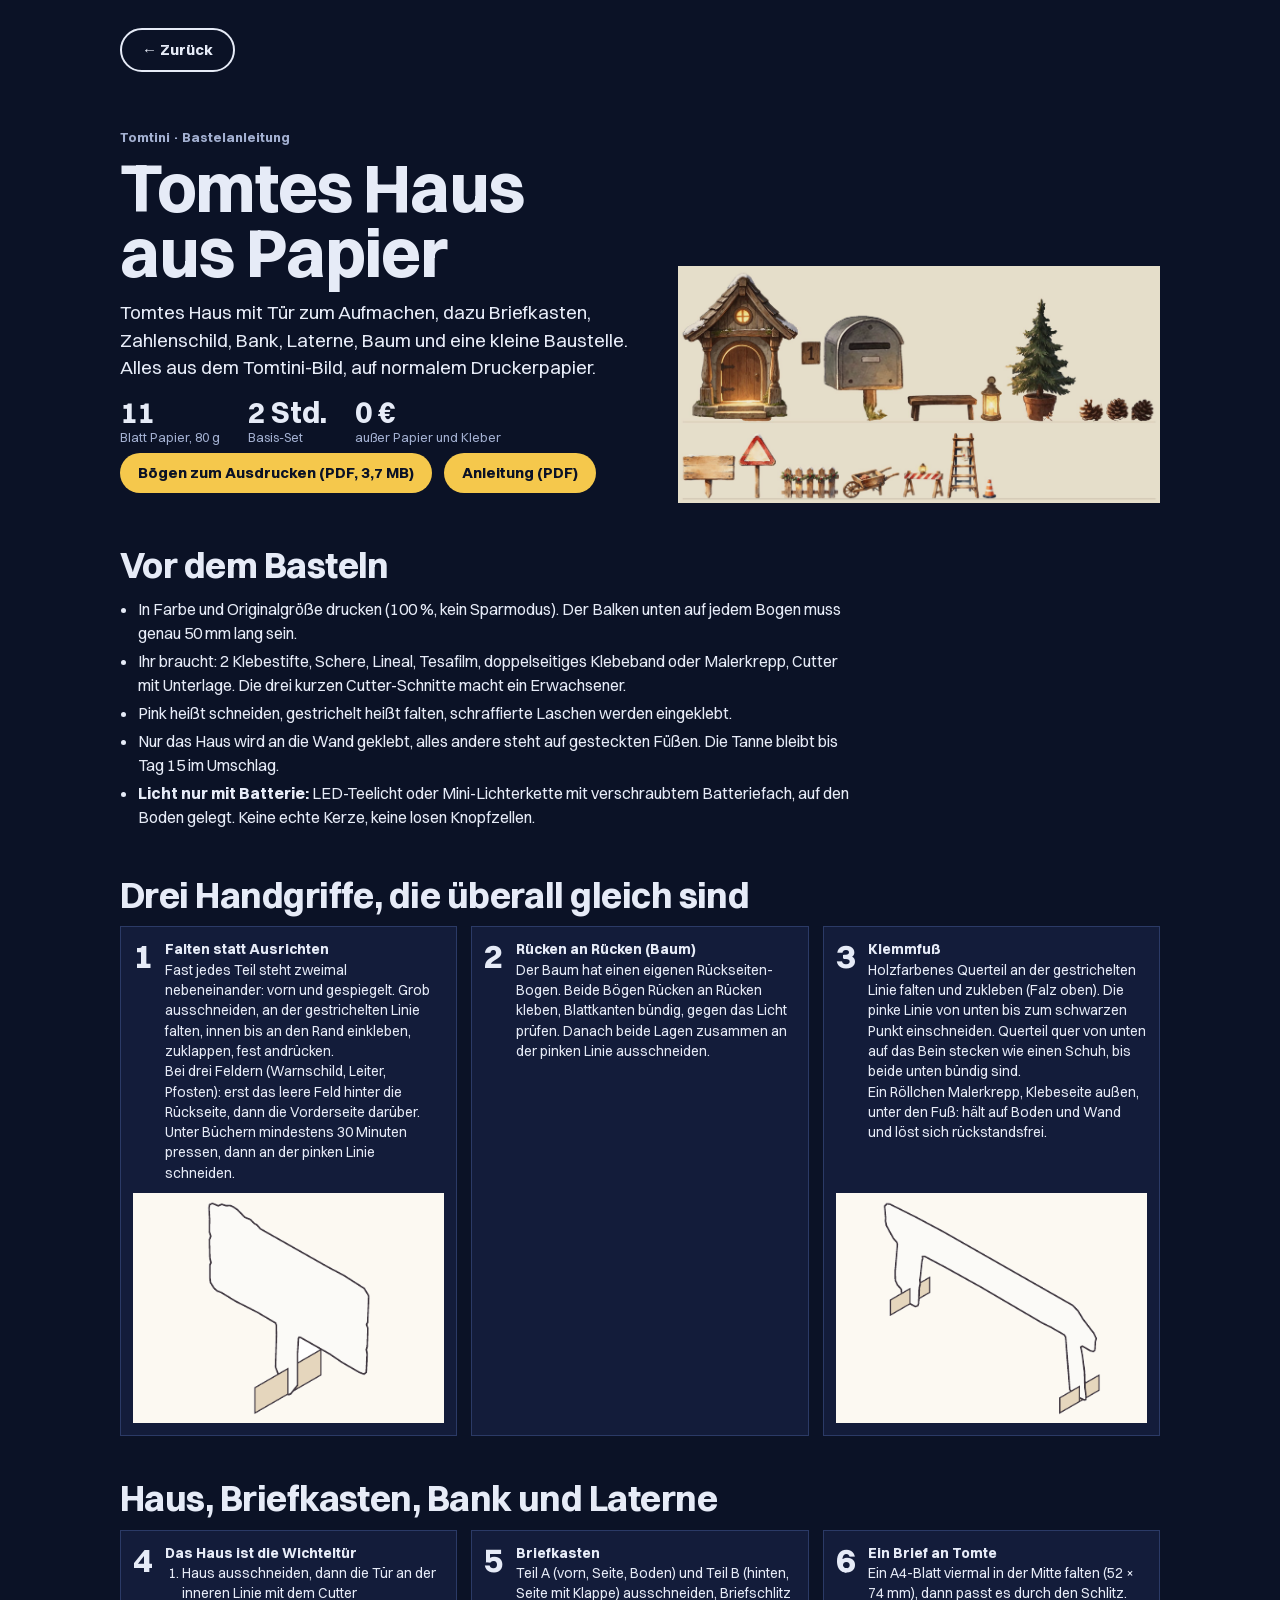
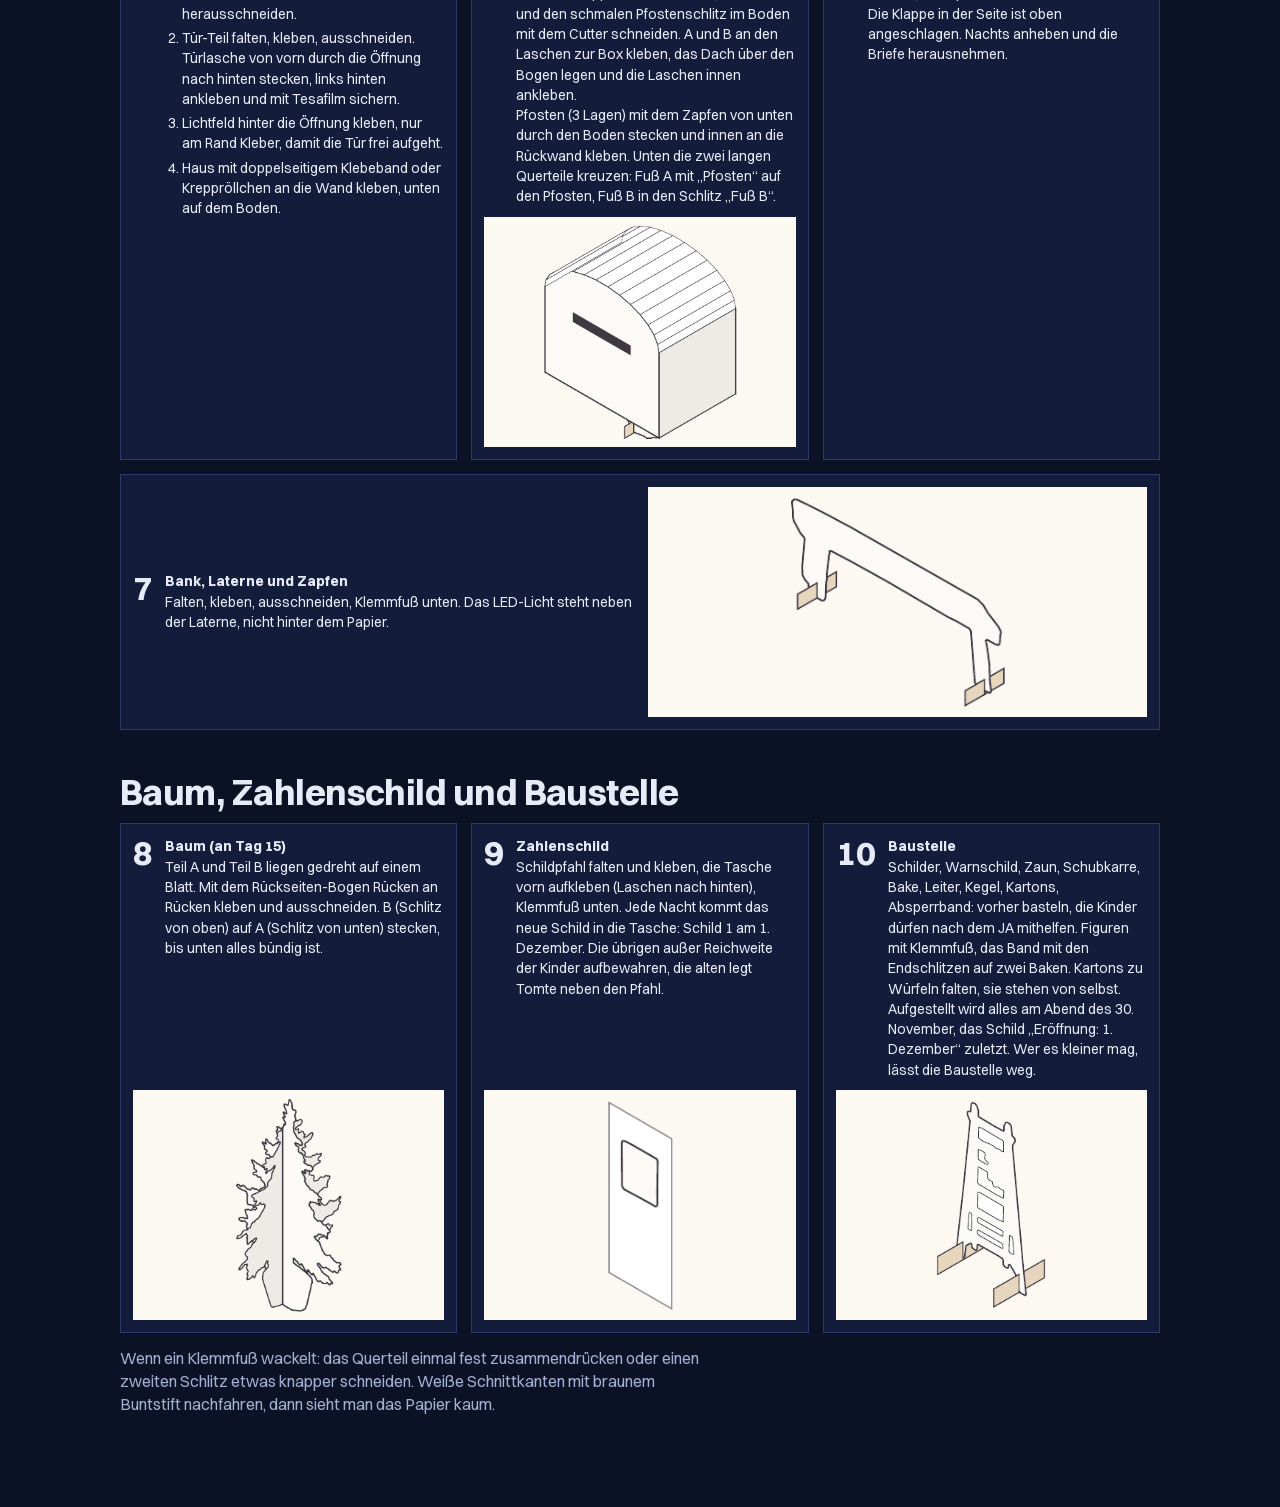
==== commit b4d73e57: "Aussehen folgt der Tageszeit: hell bis Sonnenuntergang, nachts Nachtblau, Wechsel mit 2 s Überblendu" ====
--- a/papierhaus/index.html
+++ b/papierhaus/index.html
@@ -2,7 +2,7 @@
 <title>Tomtes Haus aus Papier · Tomtini</title>
 <link rel="icon" href="../favicon.svg" type="image/svg+xml">
 <link rel="stylesheet" href="../anleitung.css">
-<script>(function(){try{var g=localStorage.getItem('tomtiniModus');var d=g?g==='dunkel':(window.matchMedia&&window.matchMedia('(prefers-color-scheme: dark)').matches);if(d)document.documentElement.classList.add('dunkel')}catch(e){}})();</script>
+<script src="../modus.js?v=1"></script>
 <style>
 *{box-sizing:border-box}html{background:var(--paper)}body{margin:0;background:var(--paper);color:var(--ink);font:16px/1.45 var(--font)}
 main{max-width:1080px;margin:0 auto;padding:28px 20px 80px;display:flex;flex-direction:column;gap:44px}
--- a/anleitung.css
+++ b/anleitung.css
@@ -44,3 +44,4 @@
 /* Zurück als richtiger Knopf, gleiche Optik wie die Umriss-Knöpfe der Startseite */
 a.zurueck{display:inline-flex;align-items:center;gap:.45em;min-height:44px;padding:0 20px;border:2px solid var(--ink);border-radius:99px;color:var(--ink);font:700 15px var(--font);text-decoration:none}
 a.zurueck:hover{background:var(--ink);color:var(--paper)}
+html.modus-wechsel,html.modus-wechsel *,html.modus-wechsel *::before,html.modus-wechsel *::after{transition:background-color 2s ease,color 2s ease,border-color 2s ease,fill 2s ease,stroke 2s ease,box-shadow 2s ease,outline-color 2s ease,text-decoration-color 2s ease!important}
